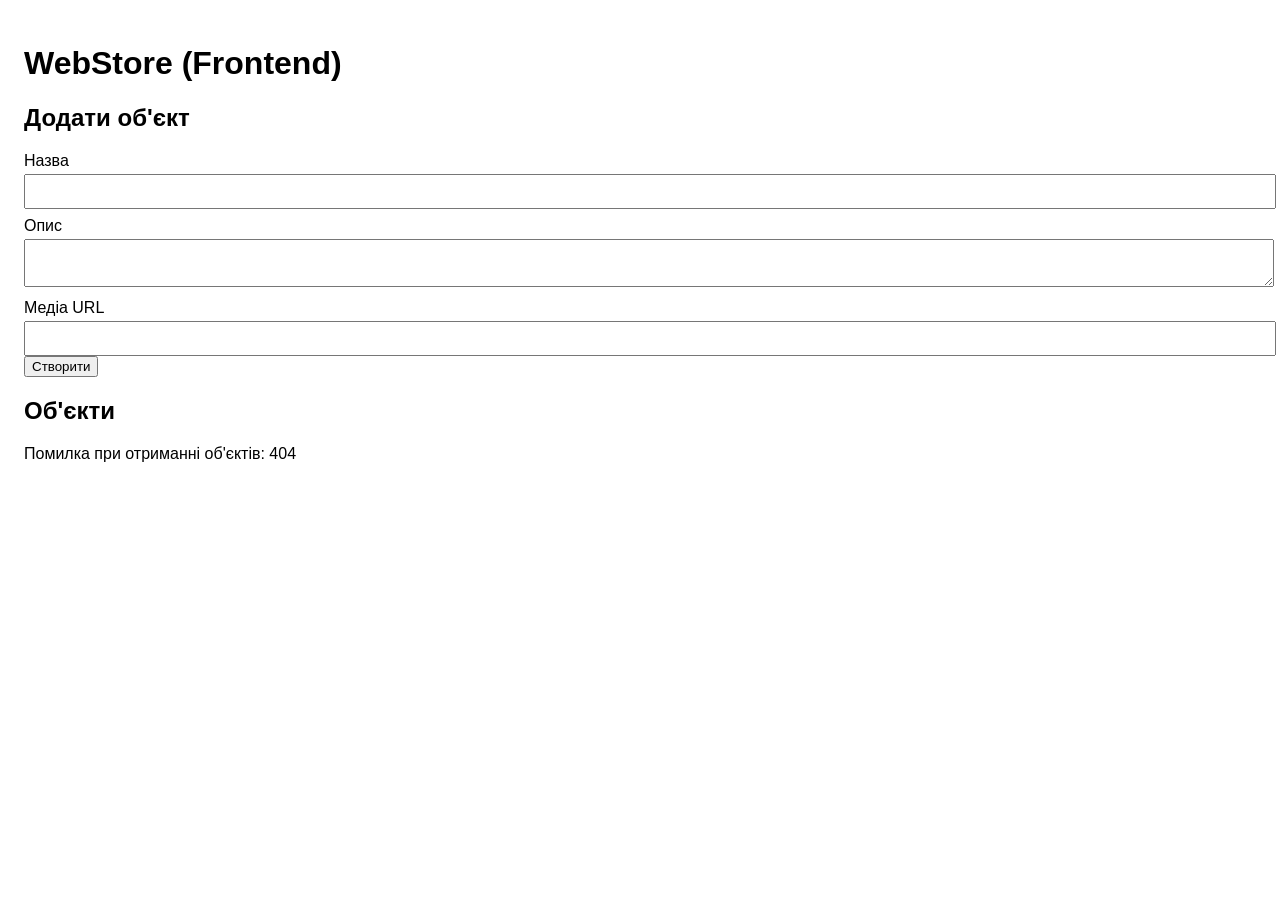
==== frontend/index.html @ 508b3467 "Use only frontend as interface. Updated docs" ====
<!doctype html>
<html>
  <head>
    <meta charset="utf-8" />
    <meta name="viewport" content="width=device-width,initial-scale=1" />
    <title>WebStore Frontend</title>
    <style>body{font-family:Arial,Helvetica,sans-serif;padding:1rem}label{display:block;margin-top:.5rem}input,textarea{width:100%;padding:.5rem;margin-top:.25rem}</style>
  </head>
  <body>
    <h1>WebStore (Frontend)</h1>

    <section>
      <h2>Додати об'єкт</h2>
      <form id="create-form">
        <label>Назва<input name="title" required></label>
        <label>Опис<textarea name="description"></textarea></label>
        <label>Медіа URL<input name="media_url"></label>
        <button type="submit">Створити</button>
      </form>
      <div id="create-result" style="margin-top:.5rem;color:green"></div>
    </section>

    <section>
      <h2>Об'єкти</h2>
      <div id="items">Завантаження...</div>
    </section>

    <script>
      const apiBase = '/api/v1/items';

      async function listItems(){
        const res = await fetch(apiBase + '/');
        if(!res.ok){
          document.getElementById('items').textContent = 'Помилка при отриманні об\'єктів: ' + res.status;
          return;
        }
        let data = await res.json();
        if(!Array.isArray(data)) data = [];
        const container = document.getElementById('items');
        if(data.length === 0){
          container.innerHTML = '<p>Об\'єктів ще немає.</p>';
          return;
        }
        container.innerHTML = '';
        data.forEach(it => {
          const el = document.createElement('div');
          el.style.border = '1px solid #ddd';
          el.style.padding = '8px';
          el.style.marginBottom = '8px';
          el.innerHTML = '<strong>' + (it.title||'Без назви') + '</strong><p>' + (it.description||'') + '</p>' + (it.media_url?('<div><a href="'+it.media_url+'">Медіа</a></div>'):'');
          container.appendChild(el);
        });
      }

      document.getElementById('create-form').addEventListener('submit', async (e) =>{
        e.preventDefault();
        const form = e.target;
        const payload = {
          title: form.title.value,
          description: form.description.value,
          media_url: form.media_url.value || null
        };
        const res = await fetch(apiBase + '/', {method:'POST', headers:{'Content-Type':'application/json'}, body:JSON.stringify(payload)});
        const out = document.getElementById('create-result');
        if(!res.ok){
          out.style.color='red';
          const err = await res.text();
          out.textContent = 'Помилка: ' + res.status + ' ' + err;
          return;
        }
        out.style.color='green';
        out.textContent = 'Створено';
        form.reset();
        listItems();
      });

      listItems();
    </script>
  </body>
</html>
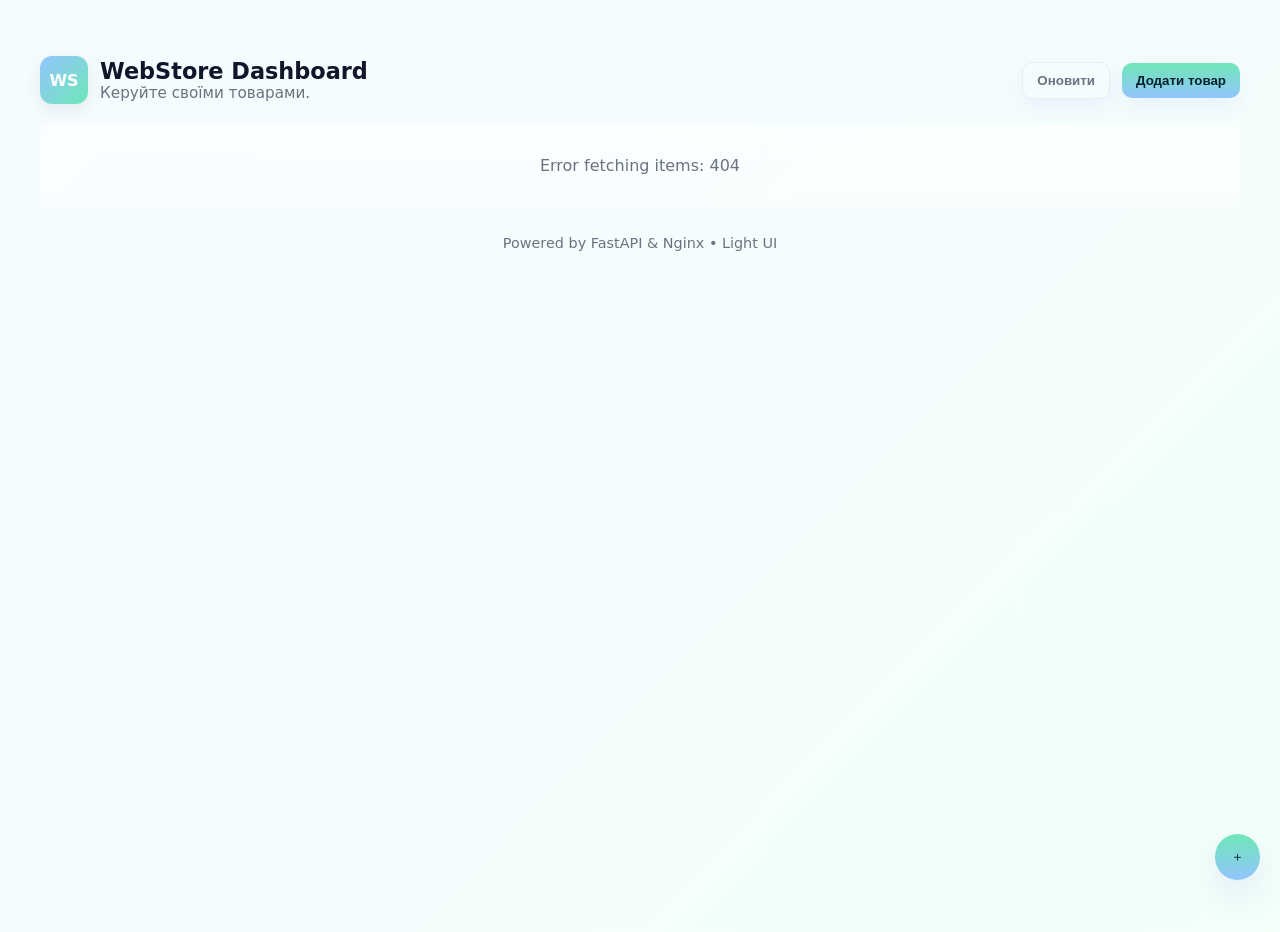
==== commit 398bc041: "Updated Home page" ====
--- a/frontend/index.html
+++ b/frontend/index.html
@@ -1,79 +1,246 @@
 <!doctype html>
-<html>
+<html lang="uk">
   <head>
     <meta charset="utf-8" />
     <meta name="viewport" content="width=device-width,initial-scale=1" />
-    <title>WebStore Frontend</title>
-    <style>body{font-family:Arial,Helvetica,sans-serif;padding:1rem}label{display:block;margin-top:.5rem}input,textarea{width:100%;padding:.5rem;margin-top:.25rem}</style>
+    <title>WebStore — Dashboard</title>
+    <style>
+      :root{
+        --bg1: #f6fbff; /* very light blue */
+        --bg2: #f3fff9; /* very light mint */
+        --card: #ffffff;
+        --muted: #6b7280;
+        --accent: #6ee7b7; /* pastel green */
+        --accent-2: #93c5fd; /* pastel blue */
+        --glass: rgba(255,255,255,0.7);
+        --shadow: 0 6px 18px rgba(16,24,40,0.08);
+        font-family: Inter, ui-sans-serif, system-ui, -apple-system, "Segoe UI", Roboto, "Helvetica Neue", Arial;
+      }
+
+      html,body{height:100%;margin:0;background:linear-gradient(135deg,var(--bg1) 0%, var(--bg2) 100%);color:#0f172a}
+      .container{max-width:1200px;margin:32px auto;padding:24px}
+
+      header{display:flex;align-items:center;justify-content:space-between;margin-bottom:20px}
+      .brand{display:flex;align-items:center;gap:12px}
+      .logo{width:48px;height:48px;border-radius:12px;background:linear-gradient(135deg,var(--accent-2),var(--accent));box-shadow:var(--shadow);display:flex;align-items:center;justify-content:center;color:white;font-weight:700}
+      h1{font-size:1.4rem;margin:0}
+      p.lead{margin:0;color:var(--muted);font-size:0.95rem}
+
+      .controls{display:flex;gap:12px;align-items:center}
+      .btn{background:linear-gradient(180deg,var(--accent),var(--accent-2));border:none;padding:10px 14px;border-radius:10px;color:#04202b;font-weight:600;cursor:pointer;box-shadow:0 8px 20px rgba(99,102,241,0.08)}
+      .btn.secondary{background:transparent;border:1px solid rgba(16,24,40,0.06);color:var(--muted);font-weight:600}
+      .btn.danger{background:linear-gradient(180deg,#ffd6d6,#ffb3b3);border:none;padding:8px 10px;border-radius:8px;color:#6b0505;font-weight:700;cursor:pointer}
+
+      .grid{display:grid;grid-template-columns:repeat(4, 1fr);gap:18px}
+      .card{background:var(--card);border-radius:12px;padding:16px;box-shadow:var(--shadow);min-height:120px;display:flex;flex-direction:column}
+      .card h3{margin:0;font-size:1rem}
+      .card p{margin:8px 0 0 0;color:var(--muted);font-size:0.95rem}
+      .media{margin-top:10px;border-radius:8px;overflow:hidden;background:#f8fafc}
+      .media img, .media video{width:100%;height:120px;object-fit:cover;display:block}
+      .card .card-actions{margin-top:auto;display:flex;justify-content:flex-end;gap:8px}
+
+      /* Create modal styles */
+      .overlay{position:fixed;inset:0;background:rgba(2,6,23,0.45);display:none;align-items:center;justify-content:center;padding:20px}
+      .overlay.open{display:flex}
+      .modal{background:linear-gradient(180deg, rgba(255,255,255,0.9), rgba(255,255,255,0.85));backdrop-filter:blur(6px);border-radius:14px;padding:20px;width:100%;max-width:520px;box-shadow:0 25px 50px rgba(2,6,23,0.18)}
+      .modal h2{margin:0 0 8px 0}
+      .field{margin-bottom:12px}
+      .field label{display:block;font-size:0.9rem;color:var(--muted);margin-bottom:6px}
+      .field input[type=text], .field textarea{width:100%;padding:10px;border-radius:10px;border:1px solid rgba(15,23,42,0.06);background:var(--glass)}
+      .modal .actions{display:flex;gap:8px;justify-content:flex-end;margin-top:8px}
+
+      /* responsive */
+      @media (max-width:1100px){.grid{grid-template-columns:repeat(3,1fr)}}
+      @media (max-width:800px){.grid{grid-template-columns:repeat(2,1fr)}}
+      @media (max-width:520px){.grid{grid-template-columns:repeat(1,1fr)}; header{flex-direction:column;align-items:flex-start;gap:12px}}
+
+      /* small helper */
+      .empty{padding:32px;text-align:center;color:var(--muted);background:linear-gradient(180deg, rgba(255,255,255,0.6), rgba(255,255,255,0.5));border-radius:10px}
+
+      /* floating create button for quick access */
+      .fab{position:fixed;right:20px;bottom:20px;background:linear-gradient(180deg,var(--accent),var(--accent-2));border-radius:999px;padding:14px 16px;color:#04202b;box-shadow:0 14px 32px rgba(99,102,241,0.12);cursor:pointer;border:none}
+
+      footer{margin-top:28px;color:var(--muted);font-size:0.9rem;text-align:center}
+    </style>
   </head>
   <body>
-    <h1>WebStore (Frontend)</h1>
-
-    <section>
-      <h2>Додати об'єкт</h2>
-      <form id="create-form">
-        <label>Назва<input name="title" required></label>
-        <label>Опис<textarea name="description"></textarea></label>
-        <label>Медіа URL<input name="media_url"></label>
-        <button type="submit">Створити</button>
-      </form>
-      <div id="create-result" style="margin-top:.5rem;color:green"></div>
-    </section>
-
-    <section>
-      <h2>Об'єкти</h2>
-      <div id="items">Завантаження...</div>
-    </section>
+    <div class="container">
+      <header>
+        <div class="brand">
+          <div class="logo">WS</div>
+          <div>
+            <h1>WebStore Dashboard</h1>
+            <p class="lead">Керуйте своїми товарами.</p>
+          </div>
+        </div>
+
+        <div class="controls">
+          <button class="btn secondary" id="refreshBtn">Оновити</button>
+          <button class="btn" id="openCreate">Додати товар</button>
+        </div>
+      </header>
+
+      <main>
+        <section id="itemsSection">
+          <div id="itemsGrid" class="grid">
+            <!-- Cards injected here -->
+          </div>
+          <div id="emptyState" class="empty" style="display:none">Список порожній. Додайте свій перший товар!</div>
+        </section>
+
+        <footer>Powered by FastAPI & Nginx • Light UI</footer>
+      </main>
+    </div>
+
+    <!-- floating action button -->
+    <button class="fab" id="fabCreate" aria-label="Create item">＋</button>
+
+    <!-- modal -->
+    <div class="overlay" id="overlay">
+      <div class="modal" role="dialog" aria-modal="true" aria-labelledby="modalTitle">
+        <h2 id="modalTitle">Create new item</h2>
+        <div class="field">
+          <label for="title">Title</label>
+          <input id="title" name="title" type="text" placeholder="Item title" />
+        </div>
+        <div class="field">
+          <label for="description">Description</label>
+          <textarea id="description" name="description" rows="3" placeholder="Short description"></textarea>
+        </div>
+        <div class="field">
+          <label for="media_url">Media URL</label>
+          <input id="media_url" name="media_url" type="text" placeholder="https://..." />
+        </div>
+        <div class="actions">
+          <button class="btn secondary" id="closeModal">Cancel</button>
+          <button class="btn" id="submitCreate">Create</button>
+        </div>
+      </div>
+    </div>
 
     <script>
       const apiBase = '/api/v1/items';
 
+      // UI helpers
+      const overlay = document.getElementById('overlay');
+      const openCreate = document.getElementById('openCreate');
+      const fabCreate = document.getElementById('fabCreate');
+      const closeModal = document.getElementById('closeModal');
+      const submitCreate = document.getElementById('submitCreate');
+      const refreshBtn = document.getElementById('refreshBtn');
+
+      function openModal(){overlay.classList.add('open')}
+      function closeModalFn(){overlay.classList.remove('open')}
+
+      openCreate.addEventListener('click', openModal);
+      fabCreate.addEventListener('click', openModal);
+      closeModal.addEventListener('click', closeModalFn);
+      overlay.addEventListener('click', (e)=>{ if(e.target===overlay) closeModalFn(); });
+
+      refreshBtn.addEventListener('click', listItems);
+
       async function listItems(){
-        const res = await fetch(apiBase + '/');
+        const grid = document.getElementById('itemsGrid');
+        const empty = document.getElementById('emptyState');
+        grid.innerHTML = 'Loading...';
+        try{
+          const res = await fetch(apiBase + '/');
+          if(!res.ok){ grid.innerHTML=''; empty.style.display='block'; empty.textContent='Error fetching items: '+res.status; return; }
+          const data = await res.json();
+          grid.innerHTML = '';
+          if(!Array.isArray(data) || data.length===0){ empty.style.display='block'; return; } else { empty.style.display='none'; }
+
+          data.forEach(it => {
+            const card = document.createElement('article');
+            card.className = 'card';
+
+            const h = document.createElement('h3'); h.textContent = it.title || 'Без назви';
+            const p = document.createElement('p'); p.textContent = it.description || '';
+            card.appendChild(h); card.appendChild(p);
+
+            if(it.media_url){
+              const m = document.createElement('div'); m.className='media';
+              if(it.media_url.endsWith('.mp4')){
+                const v = document.createElement('video'); v.src = it.media_url; v.controls = true; m.appendChild(v);
+              } else {
+                const img = document.createElement('img'); img.src = it.media_url; img.alt = it.title || '';
+                m.appendChild(img);
+              }
+              card.appendChild(m);
+            }
+
+            // Create actions container
+            const actions = document.createElement('div');
+            actions.className = 'card-actions';
+
+            // Create delete button
+            const deleteBtn = document.createElement('button');
+            deleteBtn.className = 'btn danger';
+            deleteBtn.textContent = 'Видалити';
+            deleteBtn.setAttribute('aria-label', 'Видалити елемент');
+            deleteBtn.onclick = async () => {
+              if(!confirm('Ви впевнені, що хочете видалити цей елемент?')) return;
+              deleteBtn.disabled = true;
+              try{
+                const res = await fetch(apiBase + '/' + it.id, {method:'DELETE'});
+                if(!res.ok){
+                  alert('Не вдалося видалити: ' + res.status);
+                } else {
+                  listItems();
+                }
+              }catch(err){
+                console.error(err);
+                alert('Помилка видалення');
+              } finally {
+                deleteBtn.disabled = false;
+              }
+            };
+            actions.appendChild(deleteBtn);
+
+            card.appendChild(actions);
+            grid.appendChild(card);
+          });
+        }catch(err){ grid.innerHTML=''; empty.style.display='block'; empty.textContent='Fetch error'; }
+      }
+
+      async function createItem({title, description, media_url}){
+        const payload = { title, description, media_url };
+        const res = await fetch(apiBase + '/', {method:'POST', headers:{'Content-Type':'application/json'}, body:JSON.stringify(payload)});
         if(!res.ok){
-          document.getElementById('items').textContent = 'Помилка при отриманні об\'єктів: ' + res.status;
-          return;
+          const txt = await res.text().catch(()=>res.statusText);
+          alert('Create failed: '+res.status+' '+txt);
+          return false;
         }
-        let data = await res.json();
-        if(!Array.isArray(data)) data = [];
-        const container = document.getElementById('items');
-        if(data.length === 0){
-          container.innerHTML = '<p>Об\'єктів ще немає.</p>';
-          return;
+        return true;
+      }
+
+      submitCreate.addEventListener('click', async (e)=>{
+        e.preventDefault();
+        const title = document.getElementById('title').value.trim();
+        const description = document.getElementById('description').value.trim();
+        const media_url = document.getElementById('media_url').value.trim() || null;
+
+        if(!title){ alert('Please provide a title'); return; }
+        if(!description){ alert('Please provide a description'); return; }
+
+        // prevent double submissions
+        submitCreate.disabled = true;
+        try {
+          const ok = await createItem({title, description, media_url});
+          if(ok){
+            // reset form
+            document.getElementById('title').value = '';
+            document.getElementById('description').value = '';
+            document.getElementById('media_url').value = '';
+            closeModalFn();
+            listItems();
+          }
+        } finally {
+          submitCreate.disabled = false;
         }
-        container.innerHTML = '';
-        data.forEach(it => {
-          const el = document.createElement('div');
-          el.style.border = '1px solid #ddd';
-          el.style.padding = '8px';
-          el.style.marginBottom = '8px';
-          el.innerHTML = '<strong>' + (it.title||'Без назви') + '</strong><p>' + (it.description||'') + '</p>' + (it.media_url?('<div><a href="'+it.media_url+'">Медіа</a></div>'):'');
-          container.appendChild(el);
-        });
-      }
-
-      document.getElementById('create-form').addEventListener('submit', async (e) =>{
-        e.preventDefault();
-        const form = e.target;
-        const payload = {
-          title: form.title.value,
-          description: form.description.value,
-          media_url: form.media_url.value || null
-        };
-        const res = await fetch(apiBase + '/', {method:'POST', headers:{'Content-Type':'application/json'}, body:JSON.stringify(payload)});
-        const out = document.getElementById('create-result');
-        if(!res.ok){
-          out.style.color='red';
-          const err = await res.text();
-          out.textContent = 'Помилка: ' + res.status + ' ' + err;
-          return;
-        }
-        out.style.color='green';
-        out.textContent = 'Створено';
-        form.reset();
-        listItems();
       });
 
+      // initial load
       listItems();
     </script>
   </body>
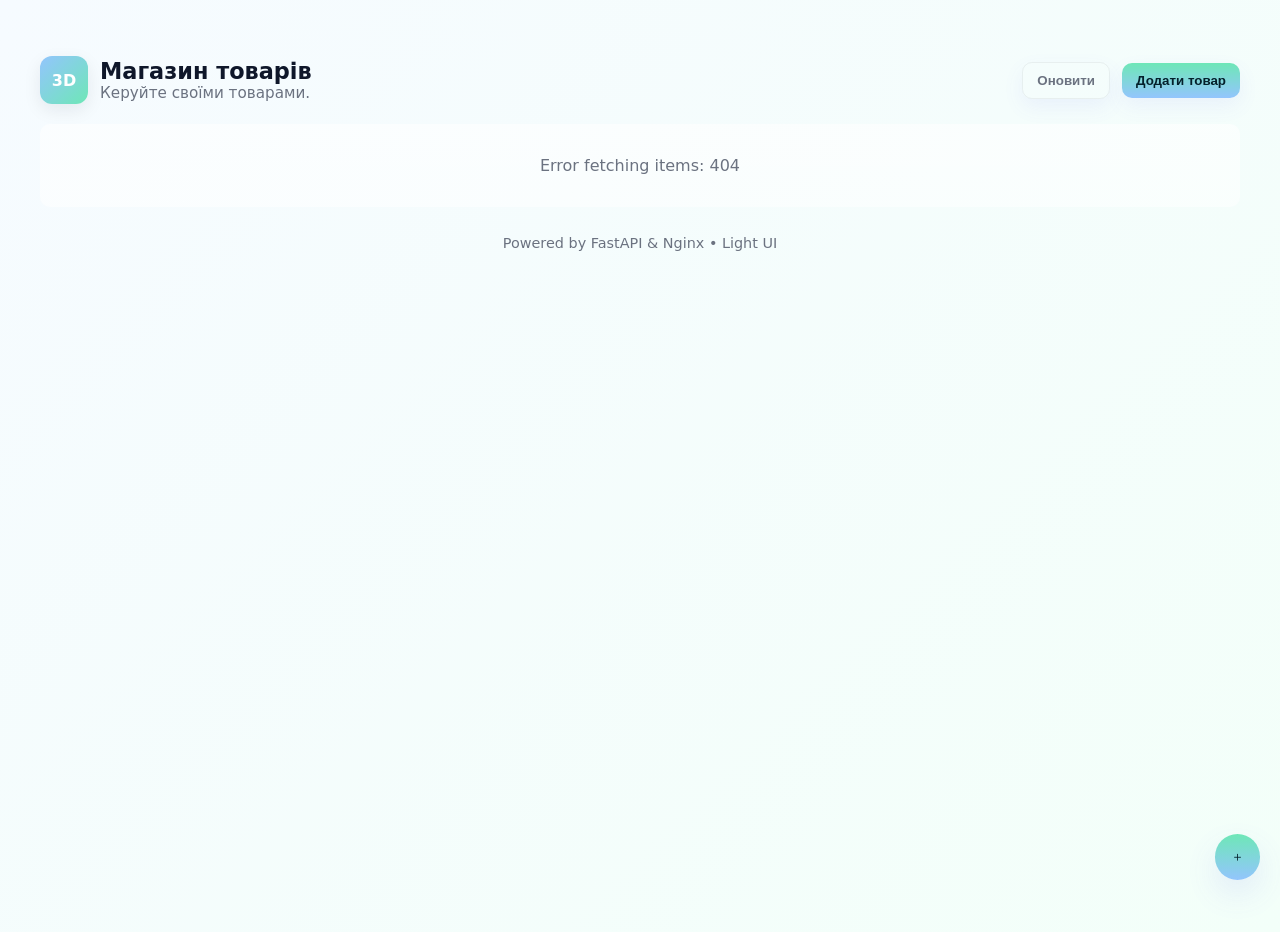
==== commit 85338f9e: "Small fixes in the interface and schemas" ====
--- a/frontend/index.html
+++ b/frontend/index.html
@@ -3,7 +3,7 @@
   <head>
     <meta charset="utf-8" />
     <meta name="viewport" content="width=device-width,initial-scale=1" />
-    <title>WebStore — Dashboard</title>
+    <title>Магазин</title>
     <style>
       :root{
         --bg1: #f6fbff; /* very light blue */
@@ -67,9 +67,9 @@
     <div class="container">
       <header>
         <div class="brand">
-          <div class="logo">WS</div>
+          <div class="logo">3D</div>
           <div>
-            <h1>WebStore Dashboard</h1>
+            <h1>Магазин товарів</h1>
             <p class="lead">Керуйте своїми товарами.</p>
           </div>
         </div>
@@ -98,22 +98,22 @@
     <!-- modal -->
     <div class="overlay" id="overlay">
       <div class="modal" role="dialog" aria-modal="true" aria-labelledby="modalTitle">
-        <h2 id="modalTitle">Create new item</h2>
+        <h2 id="modalTitle">Додайте новий товар</h2>
         <div class="field">
-          <label for="title">Title</label>
-          <input id="title" name="title" type="text" placeholder="Item title" />
+          <label for="title">Назва</label>
+          <input id="title" name="title" type="text" placeholder="Назва товару" />
         </div>
         <div class="field">
-          <label for="description">Description</label>
-          <textarea id="description" name="description" rows="3" placeholder="Short description"></textarea>
+          <label for="description">Опис</label>
+          <textarea id="description" name="description" rows="3" placeholder="Короткий опис"></textarea>
         </div>
         <div class="field">
-          <label for="media_url">Media URL</label>
+          <label for="media_url">Посилання</label>
           <input id="media_url" name="media_url" type="text" placeholder="https://..." />
         </div>
         <div class="actions">
-          <button class="btn secondary" id="closeModal">Cancel</button>
-          <button class="btn" id="submitCreate">Create</button>
+          <button class="btn secondary" id="closeModal">Відмінити</button>
+          <button class="btn" id="submitCreate">Створити</button>
         </div>
       </div>
     </div>
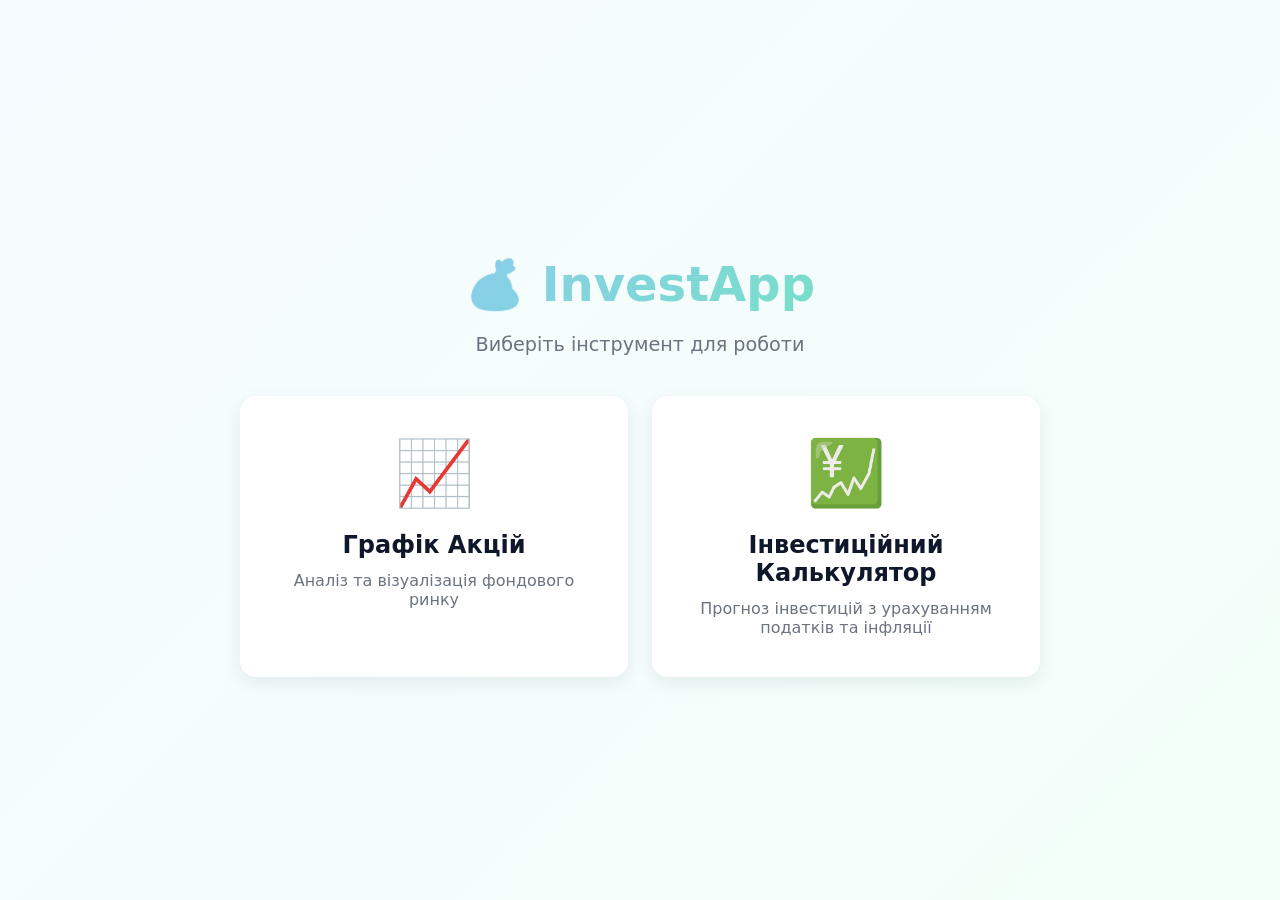
==== commit 8d094e15: "Add index.html" ====
--- a/frontend/index.html
+++ b/frontend/index.html
@@ -1,247 +1,91 @@
 <!doctype html>
 <html lang="uk">
-  <head>
+<head>
     <meta charset="utf-8" />
     <meta name="viewport" content="width=device-width,initial-scale=1" />
-    <title>Магазин</title>
+    <title>InvestApp - Головна</title>
     <style>
-      :root{
-        --bg1: #f6fbff; /* very light blue */
-        --bg2: #f3fff9; /* very light mint */
-        --card: #ffffff;
-        --muted: #6b7280;
-        --accent: #6ee7b7; /* pastel green */
-        --accent-2: #93c5fd; /* pastel blue */
-        --glass: rgba(255,255,255,0.7);
-        --shadow: 0 6px 18px rgba(16,24,40,0.08);
-        font-family: Inter, ui-sans-serif, system-ui, -apple-system, "Segoe UI", Roboto, "Helvetica Neue", Arial;
-      }
-
-      html,body{height:100%;margin:0;background:linear-gradient(135deg,var(--bg1) 0%, var(--bg2) 100%);color:#0f172a}
-      .container{max-width:1200px;margin:32px auto;padding:24px}
-
-      header{display:flex;align-items:center;justify-content:space-between;margin-bottom:20px}
-      .brand{display:flex;align-items:center;gap:12px}
-      .logo{width:48px;height:48px;border-radius:12px;background:linear-gradient(135deg,var(--accent-2),var(--accent));box-shadow:var(--shadow);display:flex;align-items:center;justify-content:center;color:white;font-weight:700}
-      h1{font-size:1.4rem;margin:0}
-      p.lead{margin:0;color:var(--muted);font-size:0.95rem}
-
-      .controls{display:flex;gap:12px;align-items:center}
-      .btn{background:linear-gradient(180deg,var(--accent),var(--accent-2));border:none;padding:10px 14px;border-radius:10px;color:#04202b;font-weight:600;cursor:pointer;box-shadow:0 8px 20px rgba(99,102,241,0.08)}
-      .btn.secondary{background:transparent;border:1px solid rgba(16,24,40,0.06);color:var(--muted);font-weight:600}
-      .btn.danger{background:linear-gradient(180deg,#ffd6d6,#ffb3b3);border:none;padding:8px 10px;border-radius:8px;color:#6b0505;font-weight:700;cursor:pointer}
-
-      .grid{display:grid;grid-template-columns:repeat(4, 1fr);gap:18px}
-      .card{background:var(--card);border-radius:12px;padding:16px;box-shadow:var(--shadow);min-height:120px;display:flex;flex-direction:column}
-      .card h3{margin:0;font-size:1rem}
-      .card p{margin:8px 0 0 0;color:var(--muted);font-size:0.95rem}
-      .media{margin-top:10px;border-radius:8px;overflow:hidden;background:#f8fafc}
-      .media img, .media video{width:100%;height:120px;object-fit:cover;display:block}
-      .card .card-actions{margin-top:auto;display:flex;justify-content:flex-end;gap:8px}
-
-      /* Create modal styles */
-      .overlay{position:fixed;inset:0;background:rgba(2,6,23,0.45);display:none;align-items:center;justify-content:center;padding:20px}
-      .overlay.open{display:flex}
-      .modal{background:linear-gradient(180deg, rgba(255,255,255,0.9), rgba(255,255,255,0.85));backdrop-filter:blur(6px);border-radius:14px;padding:20px;width:100%;max-width:520px;box-shadow:0 25px 50px rgba(2,6,23,0.18)}
-      .modal h2{margin:0 0 8px 0}
-      .field{margin-bottom:12px}
-      .field label{display:block;font-size:0.9rem;color:var(--muted);margin-bottom:6px}
-      .field input[type=text], .field textarea{width:100%;padding:10px;border-radius:10px;border:1px solid rgba(15,23,42,0.06);background:var(--glass)}
-      .modal .actions{display:flex;gap:8px;justify-content:flex-end;margin-top:8px}
-
-      /* responsive */
-      @media (max-width:1100px){.grid{grid-template-columns:repeat(3,1fr)}}
-      @media (max-width:800px){.grid{grid-template-columns:repeat(2,1fr)}}
-      @media (max-width:520px){.grid{grid-template-columns:repeat(1,1fr)}; header{flex-direction:column;align-items:flex-start;gap:12px}}
-
-      /* small helper */
-      .empty{padding:32px;text-align:center;color:var(--muted);background:linear-gradient(180deg, rgba(255,255,255,0.6), rgba(255,255,255,0.5));border-radius:10px}
-
-      /* floating create button for quick access */
-      .fab{position:fixed;right:20px;bottom:20px;background:linear-gradient(180deg,var(--accent),var(--accent-2));border-radius:999px;padding:14px 16px;color:#04202b;box-shadow:0 14px 32px rgba(99,102,241,0.12);cursor:pointer;border:none}
-
-      footer{margin-top:28px;color:var(--muted);font-size:0.9rem;text-align:center}
+        :root{
+            --bg1: #f6fbff;
+            --bg2: #f3fff9;
+            --card: #ffffff;
+            --accent: #6ee7b7;
+            --accent-2: #93c5fd;
+            --shadow: 0 6px 18px rgba(16,24,40,0.08);
+            font-family: Inter, ui-sans-serif, system-ui, -apple-system, "Segoe UI", Roboto;
+        }
+        body {
+            margin: 0;
+            padding: 0;
+            min-height: 100vh;
+            background: linear-gradient(135deg, var(--bg1) 0%, var(--bg2) 100%);
+            display: flex;
+            align-items: center;
+            justify-content: center;
+        }
+        .container {
+            text-align: center;
+            padding: 40px;
+        }
+        h1 {
+            font-size: 3rem;
+            margin-bottom: 20px;
+            background: linear-gradient(135deg, var(--accent-2), var(--accent));
+            -webkit-background-clip: text;
+            -webkit-text-fill-color: transparent;
+            background-clip: text;
+        }
+        .cards {
+            display: grid;
+            grid-template-columns: repeat(auto-fit, minmax(300px, 1fr));
+            gap: 24px;
+            margin-top: 40px;
+            max-width: 800px;
+        }
+        .card {
+            background: var(--card);
+            padding: 40px;
+            border-radius: 16px;
+            box-shadow: var(--shadow);
+            text-decoration: none;
+            color: #0f172a;
+            transition: transform 0.3s, box-shadow 0.3s;
+        }
+        .card:hover {
+            transform: translateY(-8px);
+            box-shadow: 0 12px 30px rgba(16,24,40,0.15);
+        }
+        .icon {
+            font-size: 4rem;
+            margin-bottom: 20px;
+        }
+        .card-title {
+            font-size: 1.5rem;
+            font-weight: 700;
+            margin-bottom: 12px;
+        }
+        .card-desc {
+            color: #6b7280;
+            font-size: 1rem;
+        }
     </style>
-  </head>
-  <body>
+</head>
+<body>
     <div class="container">
-      <header>
-        <div class="brand">
-          <div class="logo">3D</div>
-          <div>
-            <h1>Магазин товарів</h1>
-            <p class="lead">Керуйте своїми товарами.</p>
-          </div>
+        <h1>💰 InvestApp</h1>
+        <p style="font-size: 1.2rem; color: #6b7280;">Виберіть інструмент для роботи</p>
+        <div class="cards">
+            <a href="stock.html" class="card">
+                <div class="icon">📈</div>
+                <div class="card-title">Графік Акцій</div>
+                <div class="card-desc">Аналіз та візуалізація фондового ринку</div>
+            </a>
+            <a href="investment.html" class="card">
+                <div class="icon">💹</div>
+                <div class="card-title">Інвестиційний Калькулятор</div>
+                <div class="card-desc">Прогноз інвестицій з урахуванням податків та інфляції</div>
+            </a>
         </div>
-
-        <div class="controls">
-          <button class="btn secondary" id="refreshBtn">Оновити</button>
-          <button class="btn" id="openCreate">Додати товар</button>
-        </div>
-      </header>
-
-      <main>
-        <section id="itemsSection">
-          <div id="itemsGrid" class="grid">
-            <!-- Cards injected here -->
-          </div>
-          <div id="emptyState" class="empty" style="display:none">Список порожній. Додайте свій перший товар!</div>
-        </section>
-
-        <footer>Powered by FastAPI & Nginx • Light UI</footer>
-      </main>
     </div>
-
-    <!-- floating action button -->
-    <button class="fab" id="fabCreate" aria-label="Create item">＋</button>
-
-    <!-- modal -->
-    <div class="overlay" id="overlay">
-      <div class="modal" role="dialog" aria-modal="true" aria-labelledby="modalTitle">
-        <h2 id="modalTitle">Додайте новий товар</h2>
-        <div class="field">
-          <label for="title">Назва</label>
-          <input id="title" name="title" type="text" placeholder="Назва товару" />
-        </div>
-        <div class="field">
-          <label for="description">Опис</label>
-          <textarea id="description" name="description" rows="3" placeholder="Короткий опис"></textarea>
-        </div>
-        <div class="field">
-          <label for="media_url">Посилання</label>
-          <input id="media_url" name="media_url" type="text" placeholder="https://..." />
-        </div>
-        <div class="actions">
-          <button class="btn secondary" id="closeModal">Відмінити</button>
-          <button class="btn" id="submitCreate">Створити</button>
-        </div>
-      </div>
-    </div>
-
-    <script>
-      const apiBase = '/api/v1/items';
-
-      // UI helpers
-      const overlay = document.getElementById('overlay');
-      const openCreate = document.getElementById('openCreate');
-      const fabCreate = document.getElementById('fabCreate');
-      const closeModal = document.getElementById('closeModal');
-      const submitCreate = document.getElementById('submitCreate');
-      const refreshBtn = document.getElementById('refreshBtn');
-
-      function openModal(){overlay.classList.add('open')}
-      function closeModalFn(){overlay.classList.remove('open')}
-
-      openCreate.addEventListener('click', openModal);
-      fabCreate.addEventListener('click', openModal);
-      closeModal.addEventListener('click', closeModalFn);
-      overlay.addEventListener('click', (e)=>{ if(e.target===overlay) closeModalFn(); });
-
-      refreshBtn.addEventListener('click', listItems);
-
-      async function listItems(){
-        const grid = document.getElementById('itemsGrid');
-        const empty = document.getElementById('emptyState');
-        grid.innerHTML = 'Loading...';
-        try{
-          const res = await fetch(apiBase + '/');
-          if(!res.ok){ grid.innerHTML=''; empty.style.display='block'; empty.textContent='Error fetching items: '+res.status; return; }
-          const data = await res.json();
-          grid.innerHTML = '';
-          if(!Array.isArray(data) || data.length===0){ empty.style.display='block'; return; } else { empty.style.display='none'; }
-
-          data.forEach(it => {
-            const card = document.createElement('article');
-            card.className = 'card';
-
-            const h = document.createElement('h3'); h.textContent = it.title || 'Без назви';
-            const p = document.createElement('p'); p.textContent = it.description || '';
-            card.appendChild(h); card.appendChild(p);
-
-            if(it.media_url){
-              const m = document.createElement('div'); m.className='media';
-              if(it.media_url.endsWith('.mp4')){
-                const v = document.createElement('video'); v.src = it.media_url; v.controls = true; m.appendChild(v);
-              } else {
-                const img = document.createElement('img'); img.src = it.media_url; img.alt = it.title || '';
-                m.appendChild(img);
-              }
-              card.appendChild(m);
-            }
-
-            // Create actions container
-            const actions = document.createElement('div');
-            actions.className = 'card-actions';
-
-            // Create delete button
-            const deleteBtn = document.createElement('button');
-            deleteBtn.className = 'btn danger';
-            deleteBtn.textContent = 'Видалити';
-            deleteBtn.setAttribute('aria-label', 'Видалити елемент');
-            deleteBtn.onclick = async () => {
-              if(!confirm('Ви впевнені, що хочете видалити цей елемент?')) return;
-              deleteBtn.disabled = true;
-              try{
-                const res = await fetch(apiBase + '/' + it.id, {method:'DELETE'});
-                if(!res.ok){
-                  alert('Не вдалося видалити: ' + res.status);
-                } else {
-                  listItems();
-                }
-              }catch(err){
-                console.error(err);
-                alert('Помилка видалення');
-              } finally {
-                deleteBtn.disabled = false;
-              }
-            };
-            actions.appendChild(deleteBtn);
-
-            card.appendChild(actions);
-            grid.appendChild(card);
-          });
-        }catch(err){ grid.innerHTML=''; empty.style.display='block'; empty.textContent='Fetch error'; }
-      }
-
-      async function createItem({title, description, media_url}){
-        const payload = { title, description, media_url };
-        const res = await fetch(apiBase + '/', {method:'POST', headers:{'Content-Type':'application/json'}, body:JSON.stringify(payload)});
-        if(!res.ok){
-          const txt = await res.text().catch(()=>res.statusText);
-          alert('Create failed: '+res.status+' '+txt);
-          return false;
-        }
-        return true;
-      }
-
-      submitCreate.addEventListener('click', async (e)=>{
-        e.preventDefault();
-        const title = document.getElementById('title').value.trim();
-        const description = document.getElementById('description').value.trim();
-        const media_url = document.getElementById('media_url').value.trim() || null;
-
-        if(!title){ alert('Please provide a title'); return; }
-        if(!description){ alert('Please provide a description'); return; }
-
-        // prevent double submissions
-        submitCreate.disabled = true;
-        try {
-          const ok = await createItem({title, description, media_url});
-          if(ok){
-            // reset form
-            document.getElementById('title').value = '';
-            document.getElementById('description').value = '';
-            document.getElementById('media_url').value = '';
-            closeModalFn();
-            listItems();
-          }
-        } finally {
-          submitCreate.disabled = false;
-        }
-      });
-
-      // initial load
-      listItems();
-    </script>
-  </body>
+</body>
 </html>
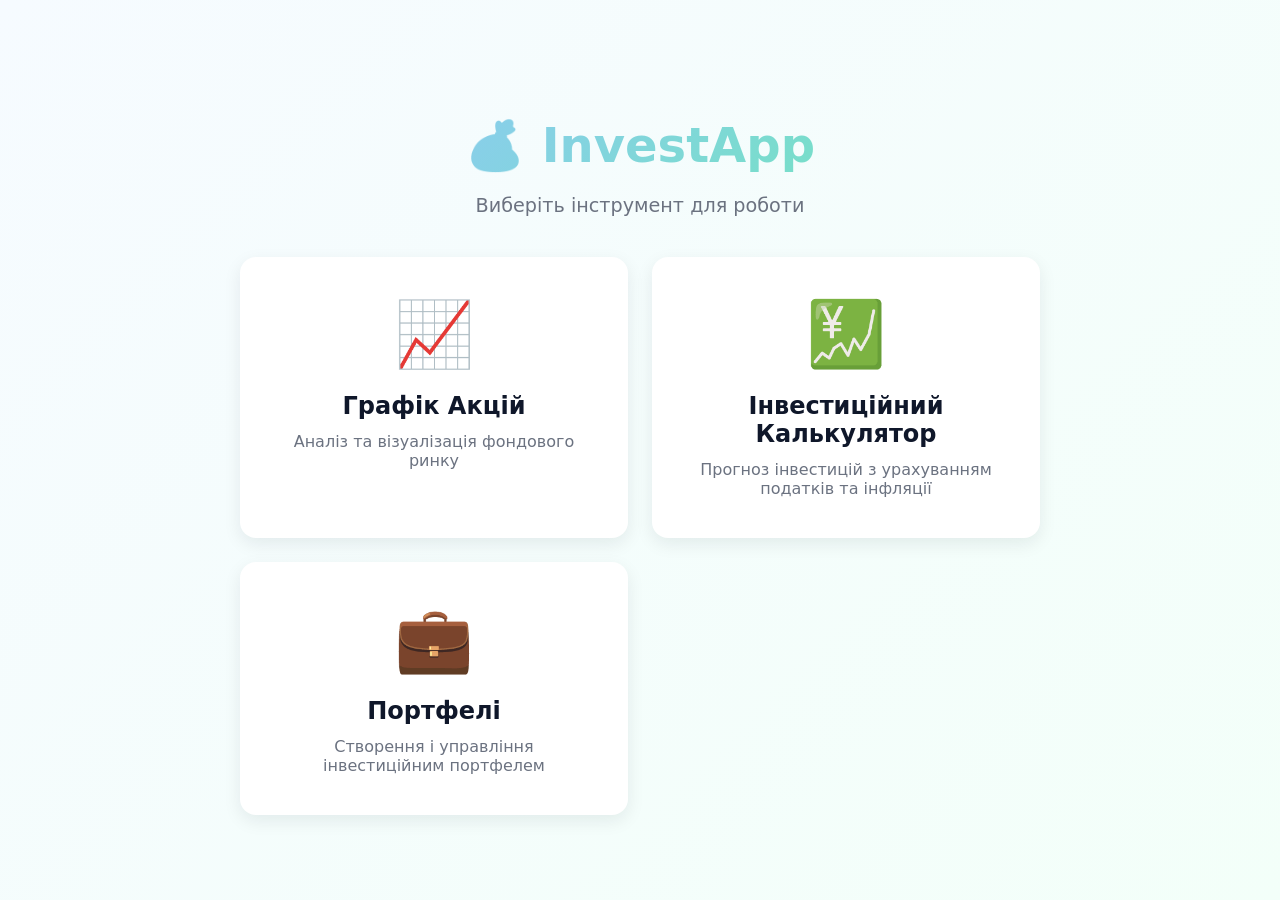
==== commit be45e7d6: "Implement user authentication and portfolio management features; add user and portfolio models, CRUD" ====
--- a/frontend/index.html
+++ b/frontend/index.html
@@ -1,91 +1,34 @@
 <!doctype html>
 <html lang="uk">
 <head>
-    <meta charset="utf-8" />
-    <meta name="viewport" content="width=device-width,initial-scale=1" />
-    <title>InvestApp - Головна</title>
-    <style>
-        :root{
-            --bg1: #f6fbff;
-            --bg2: #f3fff9;
-            --card: #ffffff;
-            --accent: #6ee7b7;
-            --accent-2: #93c5fd;
-            --shadow: 0 6px 18px rgba(16,24,40,0.08);
-            font-family: Inter, ui-sans-serif, system-ui, -apple-system, "Segoe UI", Roboto;
-        }
-        body {
-            margin: 0;
-            padding: 0;
-            min-height: 100vh;
-            background: linear-gradient(135deg, var(--bg1) 0%, var(--bg2) 100%);
-            display: flex;
-            align-items: center;
-            justify-content: center;
-        }
-        .container {
-            text-align: center;
-            padding: 40px;
-        }
-        h1 {
-            font-size: 3rem;
-            margin-bottom: 20px;
-            background: linear-gradient(135deg, var(--accent-2), var(--accent));
-            -webkit-background-clip: text;
-            -webkit-text-fill-color: transparent;
-            background-clip: text;
-        }
-        .cards {
-            display: grid;
-            grid-template-columns: repeat(auto-fit, minmax(300px, 1fr));
-            gap: 24px;
-            margin-top: 40px;
-            max-width: 800px;
-        }
-        .card {
-            background: var(--card);
-            padding: 40px;
-            border-radius: 16px;
-            box-shadow: var(--shadow);
-            text-decoration: none;
-            color: #0f172a;
-            transition: transform 0.3s, box-shadow 0.3s;
-        }
-        .card:hover {
-            transform: translateY(-8px);
-            box-shadow: 0 12px 30px rgba(16,24,40,0.15);
-        }
-        .icon {
-            font-size: 4rem;
-            margin-bottom: 20px;
-        }
-        .card-title {
-            font-size: 1.5rem;
-            font-weight: 700;
-            margin-bottom: 12px;
-        }
-        .card-desc {
-            color: #6b7280;
-            font-size: 1rem;
-        }
-    </style>
+  <meta charset="utf-8"/>
+  <meta content="width=device-width,initial-scale=1" name="viewport"/>
+  <title>InvestApp - Головна</title>
+  <link href="style/index.css" rel="stylesheet"/>
 </head>
 <body>
-    <div class="container">
-        <h1>💰 InvestApp</h1>
-        <p style="font-size: 1.2rem; color: #6b7280;">Виберіть інструмент для роботи</p>
-        <div class="cards">
-            <a href="stock.html" class="card">
-                <div class="icon">📈</div>
-                <div class="card-title">Графік Акцій</div>
-                <div class="card-desc">Аналіз та візуалізація фондового ринку</div>
-            </a>
-            <a href="investment.html" class="card">
-                <div class="icon">💹</div>
-                <div class="card-title">Інвестиційний Калькулятор</div>
-                <div class="card-desc">Прогноз інвестицій з урахуванням податків та інфляції</div>
-            </a>
-        </div>
-    </div>
+<div class="container">
+  <h1>💰 InvestApp</h1>
+  <p style="font-size: 1.2rem; color: #6b7280;">Виберіть інструмент для роботи</p>
+  <div class="cards">
+    <a class="card" href="/stock">
+      <div class="icon">📈</div>
+      <div class="card-title">Графік Акцій</div>
+      <div class="card-desc">Аналіз та візуалізація фондового ринку</div>
+    </a>
+    <a class="card" href="/investment_calc">
+      <div class="icon">💹</div>
+      <div class="card-title">Інвестиційний Калькулятор</div>
+      <div class="card-desc">Прогноз інвестицій з урахуванням податків та інфляції</div>
+    </a>
+    <a class="card" href="/portfolio">
+      <div class="icon">💼</div>
+      <div class="card-title">Портфелі</div>
+      <div class="card-desc">Створення і управління інвестиційним портфелем</div>
+    </a>
+  </div>
+</div>
+</div>
+<script src="script/auth.js"></script>
 </body>
 </html>
--- a/frontend/style/index.css
+++ b/frontend/style/index.css
@@ -0,0 +1,72 @@
+:root {
+    --bg1: #f6fbff;
+    --bg2: #f3fff9;
+    --card: #ffffff;
+    --accent: #6ee7b7;
+    --accent-2: #93c5fd;
+    --shadow: 0 6px 18px rgba(16, 24, 40, 0.08);
+    font-family: Inter, ui-sans-serif, system-ui, -apple-system, "Segoe UI", Roboto;
+}
+
+body {
+    margin: 0;
+    padding: 0;
+    min-height: 100vh;
+    background: linear-gradient(135deg, var(--bg1) 0%, var(--bg2) 100%);
+    display: flex;
+    align-items: center;
+    justify-content: center;
+}
+
+.container {
+    text-align: center;
+    padding: 40px;
+}
+
+h1 {
+    font-size: 3rem;
+    margin-bottom: 20px;
+    background: linear-gradient(135deg, var(--accent-2), var(--accent));
+    -webkit-background-clip: text;
+    -webkit-text-fill-color: transparent;
+    background-clip: text;
+}
+
+.cards {
+    display: grid;
+    grid-template-columns: repeat(auto-fit, minmax(300px, 1fr));
+    gap: 24px;
+    margin-top: 40px;
+    max-width: 800px;
+}
+
+.card {
+    background: var(--card);
+    padding: 40px;
+    border-radius: 16px;
+    box-shadow: var(--shadow);
+    text-decoration: none;
+    color: #0f172a;
+    transition: transform 0.3s, box-shadow 0.3s;
+}
+
+.card:hover {
+    transform: translateY(-8px);
+    box-shadow: 0 12px 30px rgba(16, 24, 40, 0.15);
+}
+
+.icon {
+    font-size: 4rem;
+    margin-bottom: 20px;
+}
+
+.card-title {
+    font-size: 1.5rem;
+    font-weight: 700;
+    margin-bottom: 12px;
+}
+
+.card-desc {
+    color: #6b7280;
+    font-size: 1rem;
+}
